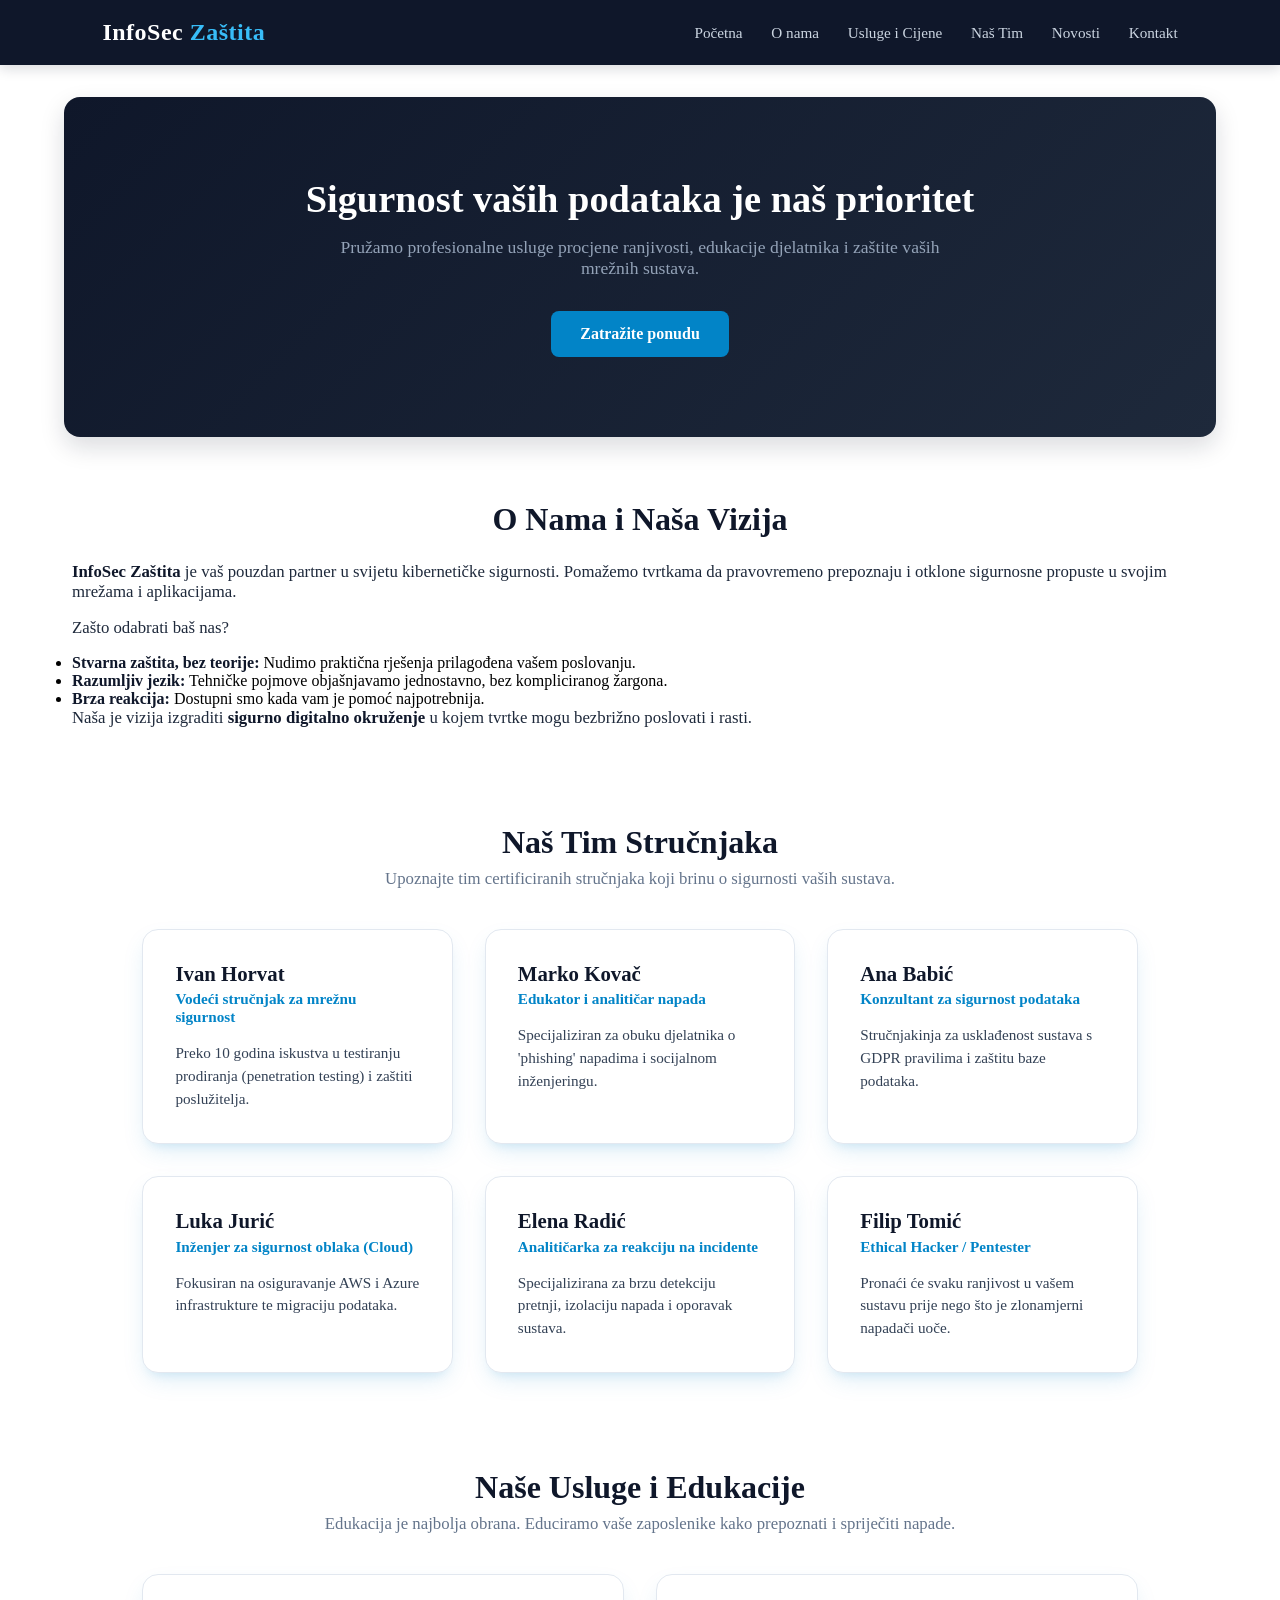
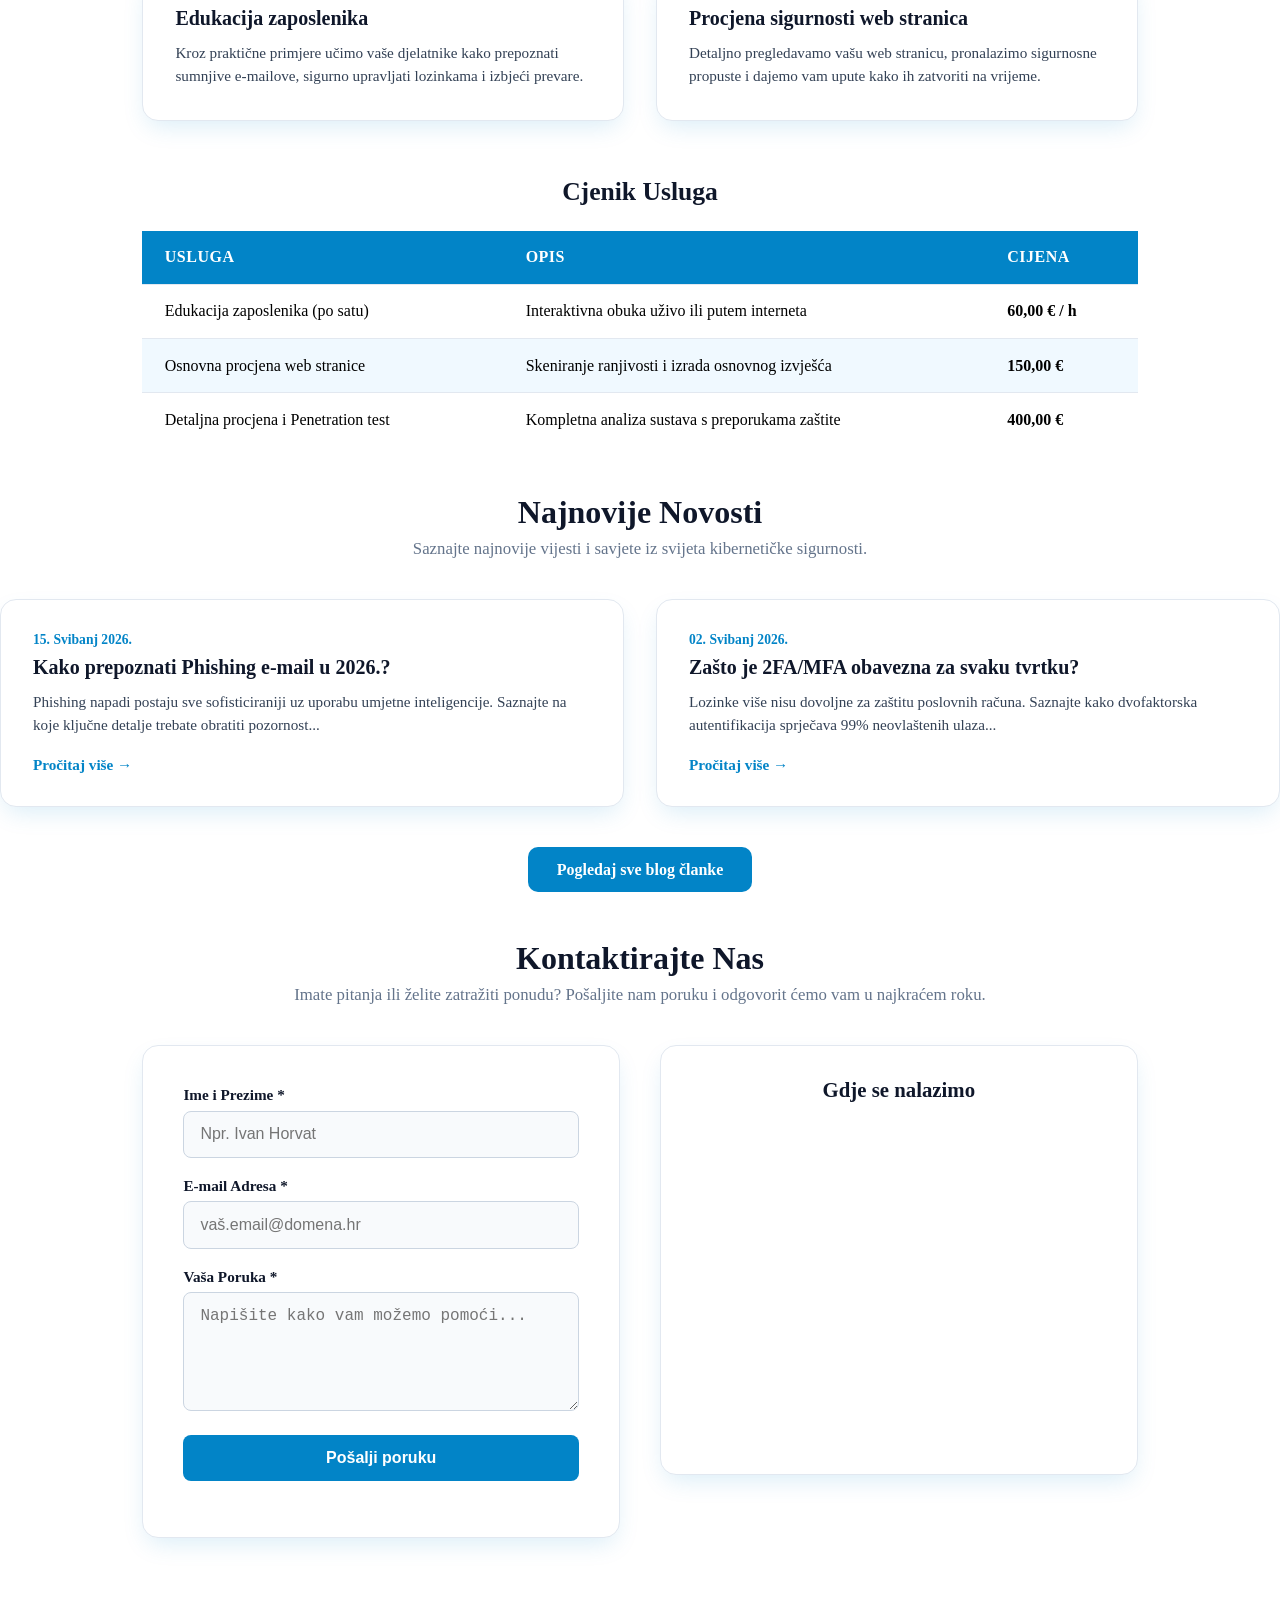
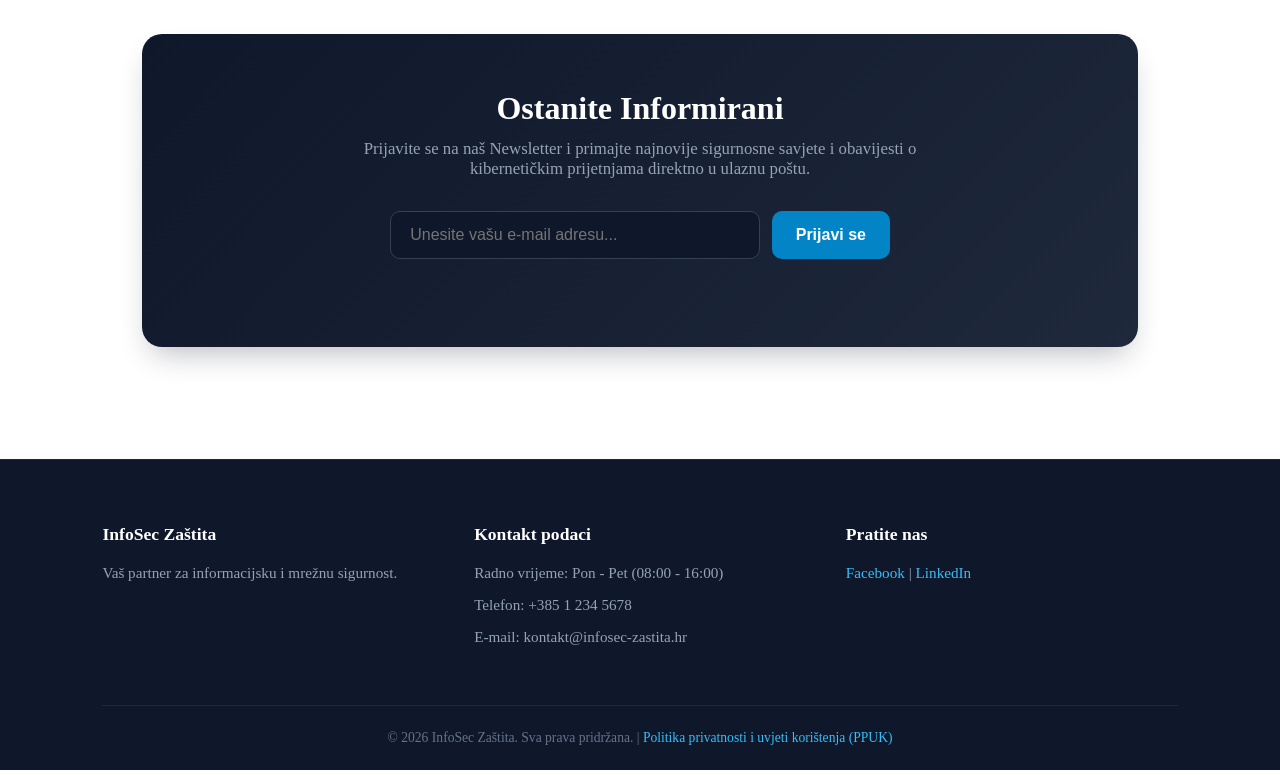
==== index.html @ 12f79011 "Inicijalna stranica" ====
<!DOCTYPE html>
<html lang="hr">
<head>
    <meta charset="UTF-8">
    <meta name="viewport" content="width=device-width, initial-scale=1.0">
    <link rel="icon"" href="fav.ico">
    <title>InfoSec</title>
    <link rel="stylesheet" href="style.css">
</head>
<body>

    <!-- ZAGLAVLJE -->
    <header>
        <div class="logo">InfoSec <span>Zaštita</span></div>
        <nav>
            <a href="index.html">Početna</a>
            <a href="#o-nama">O nama</a>
            <a href="#usluge">Usluge i Cijene</a>
            <a href="#tim">Naš Tim</a>
            <a href="#novosti">Novosti</a>
            <a href="#kontakt">Kontakt</a>
        </nav>
    </header>

    <!-- HERO -->
   <section class="hero">
    <h1>Sigurnost vaših podataka je naš prioritet</h1>
    <p>Pružamo profesionalne usluge procjene ranjivosti, edukacije djelatnika i zaštite vaših mrežnih sustava.</p>
    <a href="#kontakt" class="btn">Zatražite ponudu</a>
</section>


    <!-- O NAMA I NAŠA VIZIJA -->
<section id="o-nama">
    <h2>O Nama i Naša Vizija</h2>
    
    <p>
        <strong>InfoSec Zaštita</strong> je vaš pouzdan partner u svijetu kibernetičke sigurnosti. 
        Pomažemo tvrtkama da pravovremeno prepoznaju i otklone sigurnosne propuste u svojim mrežama i aplikacijama.
    </p>

    <p>
        Zašto odabrati baš nas?
    </p>

    <ul>
        <li><strong>Stvarna zaštita, bez teorije:</strong> Nudimo praktična rješenja prilagođena vašem poslovanju.</li>
        <li><strong>Razumljiv jezik:</strong> Tehničke pojmove objašnjavamo jednostavno, bez kompliciranog žargona.</li>
        <li><strong>Brza reakcija:</strong> Dostupni smo kada vam je pomoć najpotrebnija.</li>
    </ul>

    <p>
        Naša je vizija izgraditi <strong>sigurno digitalno okruženje</strong> u kojem tvrtke mogu bezbrižno poslovati i rasti.
    </p>
</section>

  

<!-- NAŠ TIM STRUČNJAKA -->
<section id="tim">
    <h2>Naš Tim Stručnjaka</h2>
    <p class="podnaslov">Upoznajte tim certificiranih stručnjaka koji brinu o sigurnosti vaših sustava.</p>

    <div class="grid-tim">
        <div class="kartica-tim">
            <h3>Ivan Horvat</h3>
            <span class="uloga">Vodeći stručnjak za mrežnu sigurnost</span>
            <p>Preko 10 godina iskustva u testiranju prodiranja (penetration testing) i zaštiti poslužitelja.</p>
        </div>

        <div class="kartica-tim">
            <h3>Marko Kovač</h3>
            <span class="uloga">Edukator i analitičar napada</span>
            <p>Specijaliziran za obuku djelatnika o 'phishing' napadima i socijalnom inženjeringu.</p>
        </div>

        <div class="kartica-tim">
            <h3>Ana Babić</h3>
            <span class="uloga">Konzultant za sigurnost podataka</span>
            <p>Stručnjakinja za usklađenost sustava s GDPR pravilima i zaštitu baze podataka.</p>
        </div>

        <div class="kartica-tim">
            <h3>Luka Jurić</h3>
            <span class="uloga">Inženjer za sigurnost oblaka (Cloud)</span>
            <p>Fokusiran na osiguravanje AWS i Azure infrastrukture te migraciju podataka.</p>
        </div>

        <div class="kartica-tim">
            <h3>Elena Radić</h3>
            <span class="uloga">Analitičarka za reakciju na incidente</span>
            <p>Specijalizirana za brzu detekciju pretnji, izolaciju napada i oporavak sustava.</p>
        </div>

        <div class="kartica-tim">
            <h3>Filip Tomić</h3>
            <span class="uloga">Ethical Hacker / Pentester</span>
            <p>Pronaći će svaku ranjivost u vašem sustavu prije nego što je zlonamjerni napadači uoče.</p>
        </div>
    </div>
</section>

    <!-- USLUGE I CIJENE -->
    <section id="usluge">
        <h2>Naše Usluge i Edukacije</h2>
        <p class="podnaslov">Edukacija je najbolja obrana. Educiramo vaše zaposlenike kako prepoznati i spriječiti napade.</p>

        <div class="grid">
            <div class="kartica">
                <h3>Edukacija zaposlenika</h3>
                <p>Kroz praktične primjere učimo vaše djelatnike kako prepoznati sumnjive e-mailove, sigurno upravljati lozinkama i izbjeći prevare.</p>
            </div>
            <div class="kartica">
                <h3>Procjena sigurnosti web stranica</h3>
                <p>Detaljno pregledavamo vašu web stranicu, pronalazimo sigurnosne propuste i dajemo vam upute kako ih zatvoriti na vrijeme.</p>
            </div>
        </div>

        <h3 class="podnaslov-tablica">Cjenik Usluga</h3>
        <table>
            <thead>
                <tr>
                    <th>Usluga</th>
                    <th>Opis</th>
                    <th>Cijena</th>
                </tr>
            </thead>
            <tbody>
                <tr>
                    <td>Edukacija zaposlenika (po satu)</td>
                    <td>Interaktivna obuka uživo ili putem interneta</td>
                    <td><strong>60,00 € / h</strong></td>
                </tr>
                <tr>
                    <td>Osnovna procjena web stranice</td>
                    <td>Skeniranje ranjivosti i izrada osnovnog izvješća</td>
                    <td><strong>150,00 €</strong></td>
                </tr>
                <tr>
                    <td>Detaljna procjena i Penetration test</td>
                    <td>Kompletna analiza sustava s preporukama zaštite</td>
                    <td><strong>400,00 €</strong></td>
                </tr>
            </tbody>
        </table>
    </section>

 <!-- NOVOSTI / BLOG SEKCIJA -->
<section id="novosti">
    <h2>Najnovije Novosti</h2>
    <p class="podnaslov">Saznajte najnovije vijesti i savjete iz svijeta kibernetičke sigurnosti.</p>

    <div class="grid">
       
        <article class="kartica blog-kartica">
            <span class="blog-datum">15. Svibanj 2026.</span>
            <h3>Kako prepoznati Phishing e-mail u 2026.?</h3>
            <p>Phishing napadi postaju sve sofisticiraniji uz uporabu umjetne inteligencije. Saznajte na koje ključne detalje trebate obratiti pozornost...</p>
            <a href="blog-1.html" class="btn-blog">Pročitaj više &rarr;</a>
        </article>

    
        <article class="kartica blog-kartica">
            <span class="blog-datum">02. Svibanj 2026.</span>
            <h3>Zašto je 2FA/MFA obavezna za svaku tvrtku?</h3>
            <p>Lozinke više nisu dovoljne za zaštitu poslovnih računa. Saznajte kako dvofaktorska autentifikacija sprječava 99% neovlaštenih ulaza...</p>
            <a href="blog-2.html" class="btn-blog">Pročitaj više &rarr;</a>
        </article>
    </div>

   
    <div style="text-align: center; margin-top: 2.5rem;">
        <a href="blog.html" class="btn-svi-blogovi">Pogledaj sve blog članke</a>
    </div>
</section>

    <!-- KONTAKT SEKCIJA -->
<section id="kontakt">
    <h2>Kontaktirajte Nas</h2>
    <p class="podnaslov">Imate pitanja ili želite zatražiti ponudu? Pošaljite nam poruku i odgovorit ćemo vam u najkraćem roku.</p>

    <div class="kontakt-okvir">
        <form onsubmit="return validirajFormu(event)">
            <div class="forma-grupa">
                <label for="ime">Ime i Prezime *</label>
                <input type="text" id="ime" name="ime" placeholder="Npr. Ivan Horvat" required>
            </div>

            <div class="forma-grupa">
                <label for="email">E-mail Adresa *</label>
                <input type="email" id="email" name="email" placeholder="vaš.email@domena.hr" required>
            </div>

            <div class="forma-grupa">
                <label for="poruka">Vaša Poruka *</label>
                <textarea id="poruka" name="poruka" rows="5" placeholder="Napišite kako vam možemo pomoći..." required></textarea>
            </div>

            <button type="submit" class="btn-kontakt">Pošalji poruku</button>
            <p class="odgovor"></p>
        </form>

        <div class="karta-lokacija">
            <h3>Gdje se nalazimo</h3>
            <iframe src="https://maps.google.com/maps?q=Ivana%20Gunduli%C4%87a%2014%2C%20Daruvar&t=&z=15&ie=UTF8&iwloc=&output=embed" allowfullscreen="" loading="lazy"></iframe>
        </div>
    </div>
</section>

<!-- NEWSLETTER SEKCIJA -->
<section class="newsletter-sekcija">
    <div class="newsletter-kartica">
        <h2>Ostanite Informirani</h2>
        <p>Prijavite se na naš Newsletter i primajte najnovije sigurnosne savjete i obavijesti o kibernetičkim prijetnjama direktno u ulaznu poštu.</p>
        
        <form onsubmit="return prijavaNewsletter(event)" class="newsletter-forma">
            <input type="email"  id="email" name="email" placeholder="Unesite vašu e-mail adresu..." required>
            <button type="submit" class="btn-newsletter">Prijavi se</button>
        </form>
        <p class="odgovor-newsletter"></p>
    </div>
</section>

 

    <!-- PODNOŽJE -->
    <footer>
        <div class="footer-grid">
            <div>
                <h4>InfoSec Zaštita</h4>
                <p>Vaš partner za informacijsku i mrežnu sigurnost.</p>
            </div>
            <div>
                <h4>Kontakt podaci</h4>
                <p>Radno vrijeme: Pon - Pet (08:00 - 16:00)</p>
                <p>Telefon: +385 1 234 5678</p>
                <p>E-mail: kontakt@infosec-zastita.hr</p>
            </div>
            <div>
                <h4>Pratite nas</h4>
                <p>
                    <a href="https://www.facebook.com" target="_blank">Facebook</a> | 
                    <a href="https://www.linkedin.com" target="_blank">LinkedIn</a>
                </p>
            </div>
        </div>
        
<div class="footer-bottom">
    <p>&copy; 2026 InfoSec Zaštita. Sva prava pridržana. | <a href="ppuk.html">Politika privatnosti i uvjeti korištenja (PPUK)</a></p>
</div>
    </footer>

    


</body>
</html>
---- style.css ----
* {
    margin: 0;
    padding: 0;
    box-sizing: border-box;
}



/* ZAGLAVLJE / NAVBAR */
header {
    background-color: #0f172a;
    padding: 1.2rem 8%;
    display: flex;
    justify-content: space-between;
    align-items: center;
    position: sticky;
    top: 0;
    z-index: 100;
    box-shadow: 0 4px 12px rgba(15, 23, 42, 0.15);
}

.logo {
    color: #ffffff;
    font-size: 1.5rem;
    font-weight: 700;
    letter-spacing: 0.5px;
}

.logo span {
    color: #38bdf8; /* Svijetloplavi naglasak na logotipu */
}

nav {
    display: flex;
    align-items: center;
}

nav a {
    color: #cbd5e1;
    text-decoration: none;
    margin-left: 1.8rem;
    font-weight: 500;
    font-size: 0.95rem;
    transition: color 0.2s ease;
}

nav a:hover {
    color: #38bdf8;
}

/* RESPONZIVNOST ZA MOBITEL */
@media (max-width: 768px) {
    header {
        flex-direction: column;
        gap: 1rem;
        padding: 1rem 5%;
    }

    nav {
        flex-wrap: wrap;
        justify-content: center;
    }

    nav a {
        margin: 0.3rem 0.8rem;
        font-size: 0.9rem;
    }
}


/* HERO SEKCIJA */
.hero {
    background: linear-gradient(135deg, #0f172a 0%, #1e293b 100%);
    color: #ffffff;
    text-align: center;
    padding: 5rem 2rem;
    margin: 2rem 5%;
    border-radius: 16px;
    box-shadow: 0 10px 25px rgba(15, 23, 42, 0.15);
}

.hero h1 {
    font-size: 2.4rem;
    margin-bottom: 1rem;
    font-weight: 700;
}

.hero p {
    color: #94a3b8;
    max-width: 650px;
    margin: 0 auto 2rem auto;
    font-size: 1.1rem;
    font-family: 'Segoe UI';
}

/* GUMB U HERO SEKCIJI */
.btn {
    display: inline-block;
    background-color: #0284c7;
    color: #ffffff;
    padding: 0.85rem 1.8rem;
    text-decoration: none;
    border: none;
    border-radius: 8px;
    font-weight: 600;
    cursor: pointer;
    transition: background-color 0.2s ease, transform 0.1s ease;
    font-family: 'Segoe UI';
}

.btn:hover {
    background-color: #0369a1;
    transform: translateY(-2px);
}


/* O NAMA SEKCIJA */
#o-nama {
    padding: 2rem ;
    max-width: 1200px;
    margin: 0 auto;
    font-family: 'Segoe UI';
}

#o-nama h2 {
    text-align: center;
    font-size: 2rem;
    margin-bottom: 1.5rem;
    color: #0f172a;
    
}

#o-nama p {
    margin-bottom: 1rem;
    font-size: 1.05rem;
    color: #1e293b;
    font-family: 'Segoe UI';
}

#o-nama strong {
    color: #0f172a;
}


/* TIM SEKCIJA */
#tim {
    padding: 3rem 8%;
    max-width: 1200px;
    margin: 0 auto;
    font-family: 'Segoe UI';
}

#tim h2 {
    text-align: center;
    font-size: 2rem;
    margin-bottom: 0.5rem;
    color: #0f172a;
}

.podnaslov {
    text-align: center;
    color: #64748b;
    margin-bottom: 2.5rem;
    font-size: 1.05rem;
    font-family: 'Segoe UI';
}

/* GRID MREŽA ZA KARTICE */
.grid-tim {
    display: grid;
    /* Prikazuje kartice jednu do druge dok ima prostora, pa automatski lomi u novi red */
    grid-template-columns: repeat(auto-fit, minmax(280px, 1fr));
    gap: 2rem;
}

.kartica-tim {
    background: #ffffff;
    padding: 2rem;
    border-radius: 16px; /* Zaobljeni rubovi */
    border: 1px solid #e2e8f0;
    
  
    box-shadow: 0 10px 25px -5px rgba(2, 132, 199, 0.15), 0 8px 10px -6px rgba(2, 132, 199, 0.1);
    
    display: flex;
    flex-direction: column;
    justify-content: flex-start;
    transition: transform 0.3s ease, box-shadow 0.3s ease;
}


.kartica-tim:hover {
    transform: translateY(-6px);
    box-shadow: 0 20px 30px -10px rgba(2, 132, 199, 0.3), 0 10px 15px -5px rgba(2, 132, 199, 0.2);
}

.kartica-tim h3 {
    color: #0f172a;
    font-size: 1.3rem;
    margin-bottom: 0.3rem;
}

.uloga {
    color: #0284c7; 
    font-size: 0.95rem;
    font-weight: 600;
    margin-bottom: 1rem;
}

.kartica-tim p {
    color: #334155;
    font-size: 0.95rem;
    line-height: 1.5;
}

/* USLUGE I EDUKACIJE SEKCIJA */
#usluge {
    padding: 3rem 8%;
    max-width: 1200px;
    margin: 0 auto;
    font-family: 'Segoe UI';
}

#usluge h2 {
    text-align: center;
    font-size: 2rem;
    margin-bottom: 0.5rem;
    color: #0f172a;
    font-family: 'Segoe UI';
}

.podnaslov {
    text-align: center;
    color: #64748b;
    margin-bottom: 2.5rem;
    font-size: 1.05rem;
    
}

/* KARTICE */
.grid {
    display: grid;
    grid-template-columns: repeat(auto-fit, minmax(280px, 1fr));
    gap: 2rem;
}

.kartica {
    background: #ffffff;
    padding: 2rem;
    border-radius: 16px;
    border: 1px solid #e2e8f0;
    box-shadow: 0 10px 25px -5px rgba(2, 132, 199, 0.15);
    transition: transform 0.3s ease, box-shadow 0.3s ease;
}

.kartica:hover {
    transform: translateY(-6px);
    box-shadow: 0 20px 30px -10px rgba(2, 132, 199, 0.25);
}

.kartica h3 {
    color: #0f172a;
    font-size: 1.25rem;
    margin-bottom: 0.75rem;
}

.kartica p {
    color: #334155;
    font-size: 0.95rem;
    line-height: 1.5;
}

/* TABLICA */
.podnaslov-tablica {
    text-align: center;
    margin-top: 3.5rem;
    margin-bottom: 1.5rem;
    font-size: 1.6rem;
    color: #0f172a;
    font-family: 'Segoe UI';
}

.okvir-tablice {
    border-radius: 16px;
    overflow: hidden;
    box-shadow: 0 10px 25px -5px rgba(2, 132, 199, 0.15);
    border: 1px solid #e2e8f0;
}

table {
    width: 100%;
    border-collapse: collapse;
    background: #ffffff;
}

table th, table td {
    padding: 1.1rem 1.4rem;
    text-align: left;
    border-bottom: 1px solid #e2e8f0;
}

table th {
    background-color: #0284c7;
    color: #ffffff;
    font-weight: 600;
    font-size: 1rem;
    text-transform: uppercase;
    letter-spacing: 0.5px;
}

table tr:last-child td {
    border-bottom: none;
}

table tr:nth-child(even) {
    background-color: #f0f9ff;
}

table tr:hover {
    background-color: #e0f2fe;
}

/* ISTAKNUTA CIJENA */
.oznaka-cijena {
    color: #0284c7;
    font-weight: 700;
    font-size: 1.05rem;
    background-color: #e0f2fe;
    padding: 0.3rem 0.6rem;
    border-radius: 6px;
    display: inline-block;
}

@media (max-width: 768px) {
    .okvir-tablice {
        overflow-x: auto;
    }
}



/* KONTAKT SEKCIJA */
#kontakt {
    padding: 3rem 8%;
    max-width: 1200px;
    margin: 0 auto;
    font-family: 'Segoe UI';
}

#kontakt h2 {
    text-align: center;
    font-size: 2rem;
    margin-bottom: 0.5rem;
    color: #0f172a;
}

.kontakt-okvir {
    display: grid;
    grid-template-columns: repeat(auto-fit, minmax(320px, 1fr));
    gap: 2.5rem;
    align-items: start;
    margin-top: 2rem;
}

form {
    background: #ffffff;
    padding: 2.5rem;
    border-radius: 16px;
    border: 1px solid #e2e8f0;
    box-shadow: 0 10px 25px -5px rgba(2, 132, 199, 0.15);
}

.forma-grupa {
    margin-bottom: 1.2rem;
}

.forma-grupa label {
    display: block;
    margin-bottom: 0.4rem;
    font-weight: 600;
    color: #0f172a;
    font-size: 0.95rem;
}

.forma-grupa input, 
.forma-grupa textarea {
    width: 100%;
    padding: 0.85rem 1rem;
    border: 1px solid #cbd5e1;
    border-radius: 8px;
    font-size: 1rem;
    transition: border-color 0.2s ease, box-shadow 0.2s ease;
    background-color: #f8fafc;
}

.forma-grupa input:focus, 
.forma-grupa textarea:focus {
    outline: none;
    border-color: #0284c7;
    box-shadow: 0 0 0 3px rgba(2, 132, 199, 0.2);
    background-color: #ffffff;
}

.btn-kontakt {
    width: 100%;
    background-color: #0284c7;
    color: #ffffff;
    padding: 0.9rem;
    border: none;
    border-radius: 8px;
    font-weight: 700;
    font-size: 1rem;
    cursor: pointer;
    transition: background-color 0.2s ease, transform 0.1s ease;
}

.btn-kontakt:hover {
    background-color: #0369a1;
    transform: translateY(-2px);
}

.odgovor {
    margin-top: 1rem;
    font-weight: 600;
    text-align: center;
}

/* LOKACIJA I KARTA */
.karta-lokacija {
    background: #ffffff;
    padding: 2rem;
    border-radius: 16px;
    border: 1px solid #e2e8f0;
    box-shadow: 0 10px 25px -5px rgba(2, 132, 199, 0.15);
}

.karta-lokacija h3 {
    margin-bottom: 1rem;
    color: #0f172a;
    font-size: 1.3rem;
    text-align: center;
}

.karta-lokacija iframe {
    width: 100%;
    height: 320px;
    border: 0;
    border-radius: 12px;
}

/* NEWSLETTER SEKCIJA */
.newsletter-sekcija {
    padding: 3rem 8%;
    max-width: 1200px;
    margin: 0 auto;
    font-family: 'Segoe UI';
}

.newsletter-kartica {
    background: linear-gradient(135deg, #0f172a 0%, #1e293b 100%);
    color: #ffffff;
    text-align: center;
    padding: 3.5rem 2rem;
    border-radius: 20px;
    box-shadow: 0 15px 30px -10px rgba(15, 23, 42, 0.3);
}

.newsletter-kartica h2 {
    color: #ffffff;
    font-size: 2rem;
    margin-bottom: 0.75rem;
}

.newsletter-kartica p {
    color: #94a3b8;
    max-width: 600px;
    margin: 0 auto 2rem auto;
    font-size: 1.05rem;
}

.newsletter-forma {
    display: flex;
    justify-content: center;
    gap: 0.75rem;
    max-width: 500px;
    margin: 0 auto;
    background: transparent;
    padding: 0;
    box-shadow: none;
    border: none;
}

.newsletter-forma input {
    flex: 1;
    padding: 0.85rem 1.2rem;
    border-radius: 10px;
    border: 1px solid #334155;
    background-color: #0f172a;
    color: #ffffff;
    font-size: 1rem;
}

.newsletter-forma input:focus {
    outline: none;
    border-color: #38bdf8;
}

.btn-newsletter {
    background-color: #0284c7;
    color: #ffffff;
    padding: 0.85rem 1.5rem;
    border: none;
    border-radius: 10px;
    font-weight: 600;
    font-size: 1rem;
    cursor: pointer;
    white-space: nowrap;
    transition: background-color 0.2s ease, transform 0.1s ease;
}

.btn-newsletter:hover {
    background-color: #38bdf8;
    transform: translateY(-2px);
}

.odgovor-newsletter {
    margin-top: 1rem;
    font-weight: 600;
    color: #38bdf8;
}

/* RESPONZIVNOST */
@media (max-width: 640px) {
    .newsletter-forma {
        flex-direction: column;
    }
    
    .btn-newsletter {
        width: 100%;
    }
}

/* FOOTER */
footer {
    background-color: #0f172a;
    color: #94a3b8;
    padding: 4rem 8% 1.5rem 8%;
    margin-top: 4rem;
    border-top: 1px solid #1e293b;
}

.footer-grid {
    display: grid;
    grid-template-columns: repeat(auto-fit, minmax(220px, 1fr));
    gap: 2.5rem;
    max-width: 1200px;
    margin: 0 auto;
}

.footer-grid h4 {
    color: #ffffff;
    font-size: 1.1rem;
    margin-bottom: 1rem;
    font-weight: 600;
}

.footer-grid p {
    font-size: 0.95rem;
    line-height: 1.6;
    margin-bottom: 0.5rem;
}

.footer-grid a {
    color: #38bdf8;
    text-decoration: none;
    transition: color 0.2s ease;
}

.footer-grid a:hover {
    color: #0284c7;
    text-decoration: underline;
}

/* DONJI DIO FOOTERA */
.footer-bottom {
    text-align: center;
    margin-top: 3rem;
    padding-top: 1.5rem;
    border-top: 1px solid #1e293b;
    font-size: 0.85rem;
    color: #64748b;
}

.footer-bottom a {
    color: #38bdf8;
    text-decoration: none;
    font-weight: 500;
}

.footer-bottom a:hover {
    text-decoration: underline;
}

/* PPUK STRANICA STILOVI */
.ppuk-stranica {
    padding: 3rem 8%;
    max-width: 900px;
    margin: 0 auto;
    min-height: 75vh;
}

.ppuk-kontejner {
    background: #ffffff;
    padding: 3rem;
    border-radius: 16px;
    border: 1px solid #e2e8f0;
    box-shadow: 0 10px 25px -5px rgba(2, 132, 199, 0.15);
}

.ppuk-kontejner h1 {
    font-size: 2rem;
    color: #0f172a;
    margin-bottom: 0.5rem;
}

.ppuk-datum {
    color: #64748b;
    font-size: 0.9rem;
    margin-bottom: 2rem;
    border-bottom: 1px solid #e2e8f0;
    padding-bottom: 1rem;
}

.ppuk-sekcija {
    margin-bottom: 2rem;
}

.ppuk-sekcija h2 {
    font-size: 1.3rem;
    color: #0284c7;
    margin-bottom: 0.75rem;
}

.ppuk-sekcija p {
    color: #334155;
    line-height: 1.6;
    font-size: 1rem;
    margin-bottom: 0.75rem;
}

.ppuk-sekcija ul {
    margin: 0.5rem 0 1rem 1.5rem;
    color: #334155;
}

.ppuk-sekcija li {
    margin-bottom: 0.5rem;
    line-height: 1.5;
}

.ppuk-povratak {
    margin-top: 2.5rem;
    text-align: center;
    padding-top: 1.5rem;
    border-top: 1px solid #e2e8f0;
}



/* BLOG DUGMAD I KARTICE */
.blog-kartica {
    display: flex;
    flex-direction: column;
    justify-content: space-between;
    font-family: 'Segoe UI';
}

.blog-datum {
    font-size: 0.85rem;
    color: #0284c7;
    font-weight: 600;
    margin-bottom: 0.5rem;
    display: block;
}

.btn-blog {
    display: inline-block;
    margin-top: 1.2rem;
    color: #0284c7;
    font-weight: 700;
    text-decoration: none;
    font-size: 0.95rem;
    transition: color 0.2s ease, transform 0.2s ease;
}

.btn-blog:hover {
    color: #0369a1;
    transform: translateX(4px); 
}

/* GUMB ZA SVE BLOGOVE */
.btn-svi-blogovi {
    display: inline-block;
    background-color: #0284c7;
    color: #ffffff;
    padding: 0.85rem 1.8rem;
    border-radius: 10px;
    font-weight: 600;
    text-decoration: none;
    transition: background-color 0.2s ease, transform 0.1s ease;
    font-family: 'Segoe UI';
}

.btn-svi-blogovi:hover {
    background-color: #0369a1;
    transform: translateY(-2px);
}

/* BLOG STRANICA  */
.blog-stranica {
    padding: 3rem 8%;
    max-width: 1200px;
    margin: 0 auto;
    min-height: 70vh;
}

.blog-zaglavlje {
    text-align: center;
    margin-bottom: 3rem;
}

.blog-zaglavlje h1 {
    font-size: 2.3rem;
    color: #0f172a;
    margin-bottom: 0.5rem;
}

.blog-mreza {
    display: grid;
    grid-template-columns: repeat(auto-fit, minmax(300px, 1fr));
    gap: 2rem;
}


#novosti h2 {
    text-align: center;
    font-size: 2rem;
    margin-bottom: 0.5rem;
    color: #0f172a;
    font-family: 'Segoe UI';
}

#novosti .podnaslov {
    text-align: center;
    color: #64748b;
    margin-bottom: 2.5rem;
    font-size: 1.05rem;
    font-family: 'Segoe UI';
}
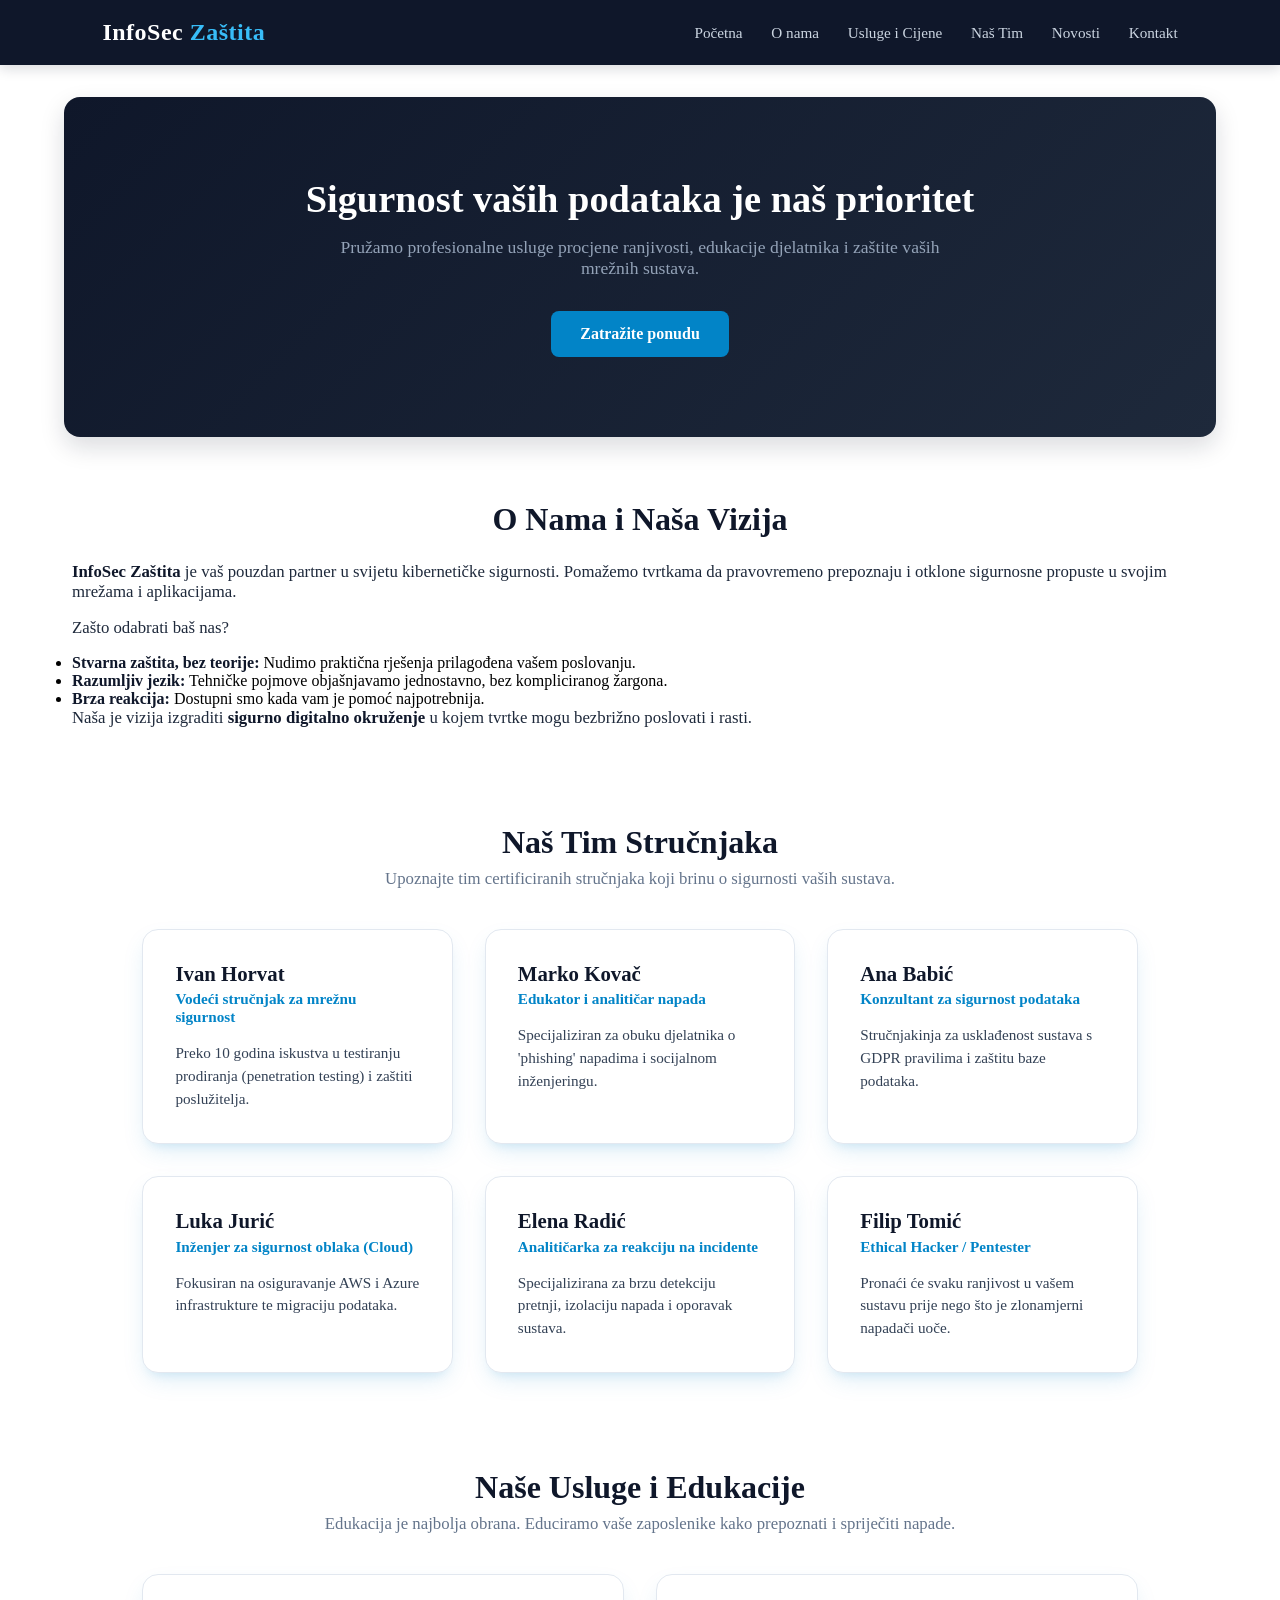
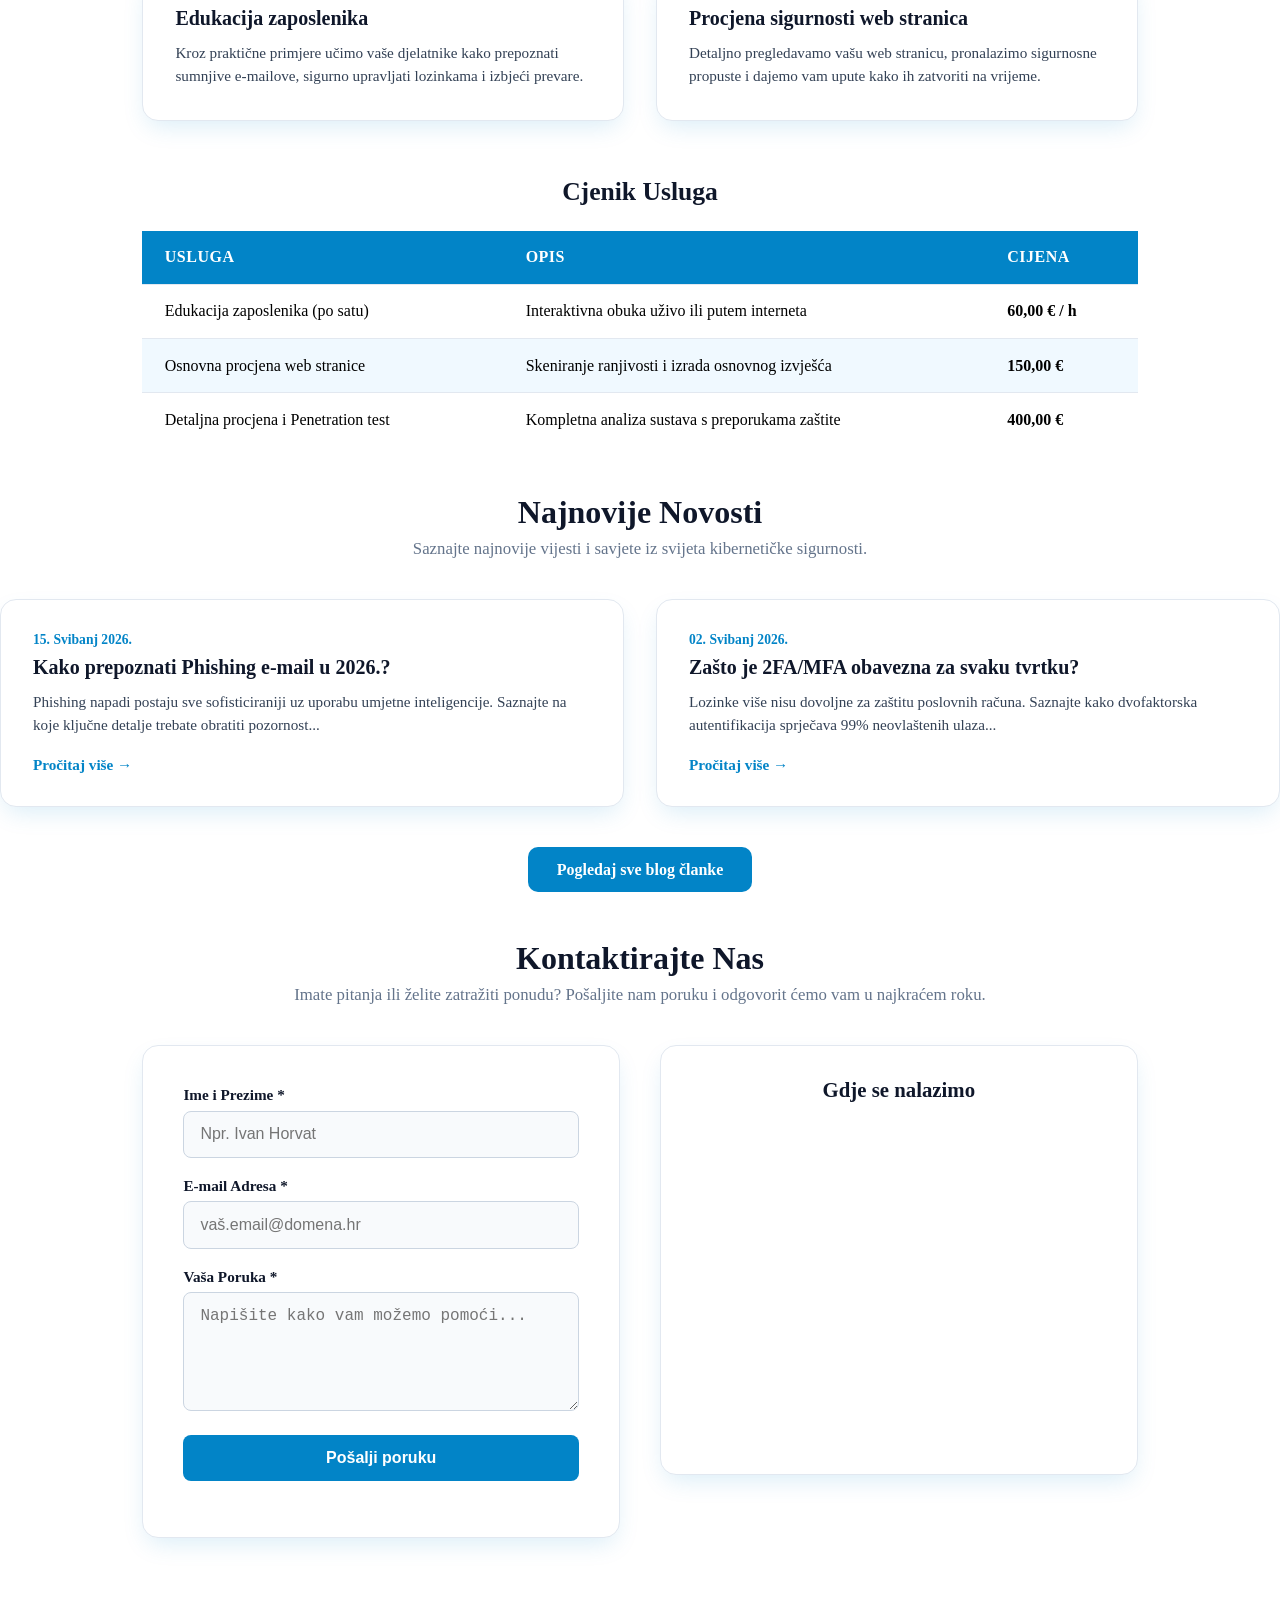
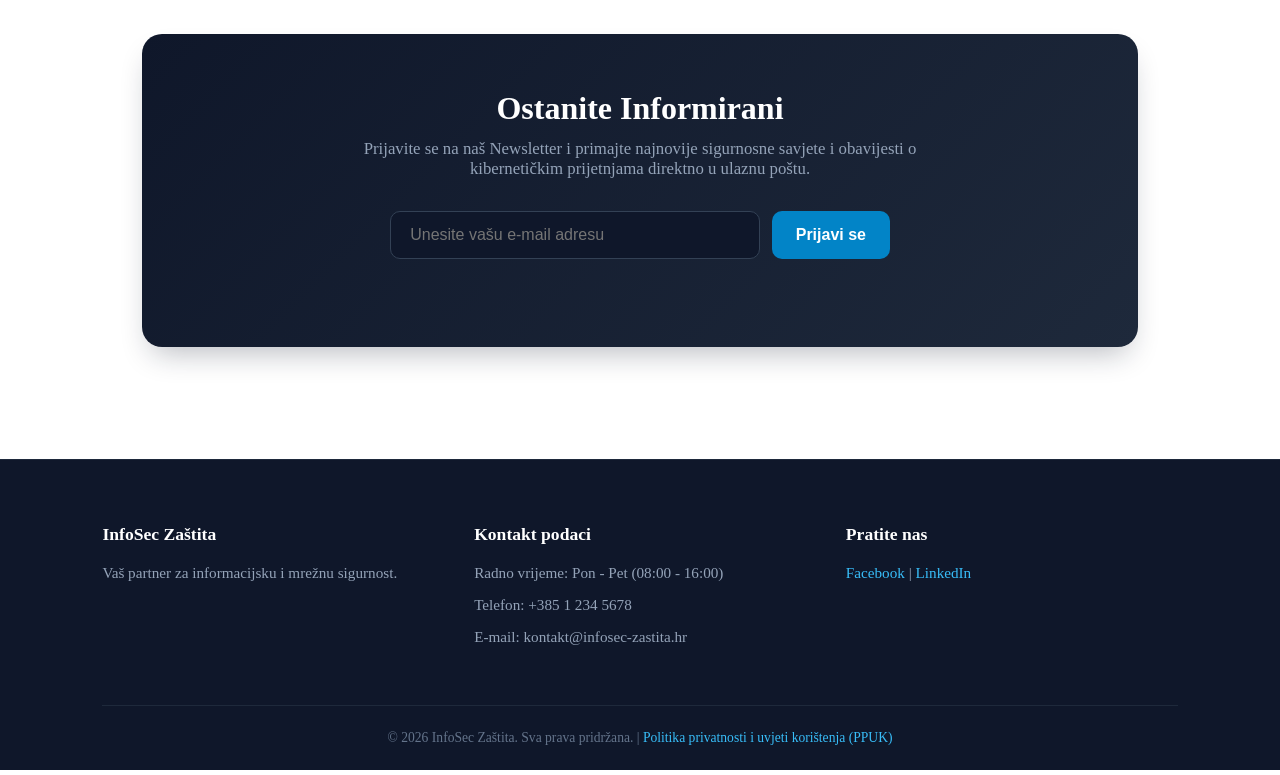
==== commit 35e25860: "Blok 3-Dodan funkcionalan Newslatter" ====
--- a/index.html
+++ b/index.html
@@ -1,4 +1,5 @@
 <!DOCTYPE html>
+<!-- TSD-4RT | RG / GA | 22.09.2026. -->
 <html lang="hr">
 <head>
     <meta charset="UTF-8">
@@ -212,13 +213,17 @@
     <div class="newsletter-kartica">
         <h2>Ostanite Informirani</h2>
         <p>Prijavite se na naš Newsletter i primajte najnovije sigurnosne savjete i obavijesti o kibernetičkim prijetnjama direktno u ulaznu poštu.</p>
+                
+           <form action="https://formspree.io/f/xkjgrvwo" method="POST" class="newsletter-forma">
+                    <input type="email" name="email" placeholder="Unesite vašu e-mail adresu" required>
+                    
+                    <button type="submit" class="btn-newsletter">Prijavi se</button>
+                </form>
         
-        <form onsubmit="return prijavaNewsletter(event)" class="newsletter-forma">
-            <input type="email"  id="email" name="email" placeholder="Unesite vašu e-mail adresu..." required>
-            <button type="submit" class="btn-newsletter">Prijavi se</button>
-        </form>
-        <p class="odgovor-newsletter"></p>
-    </div>
+                <p class="odgovor-newsletter"></p>
+            </div>
+        </section>
+    
 </section>
 
  
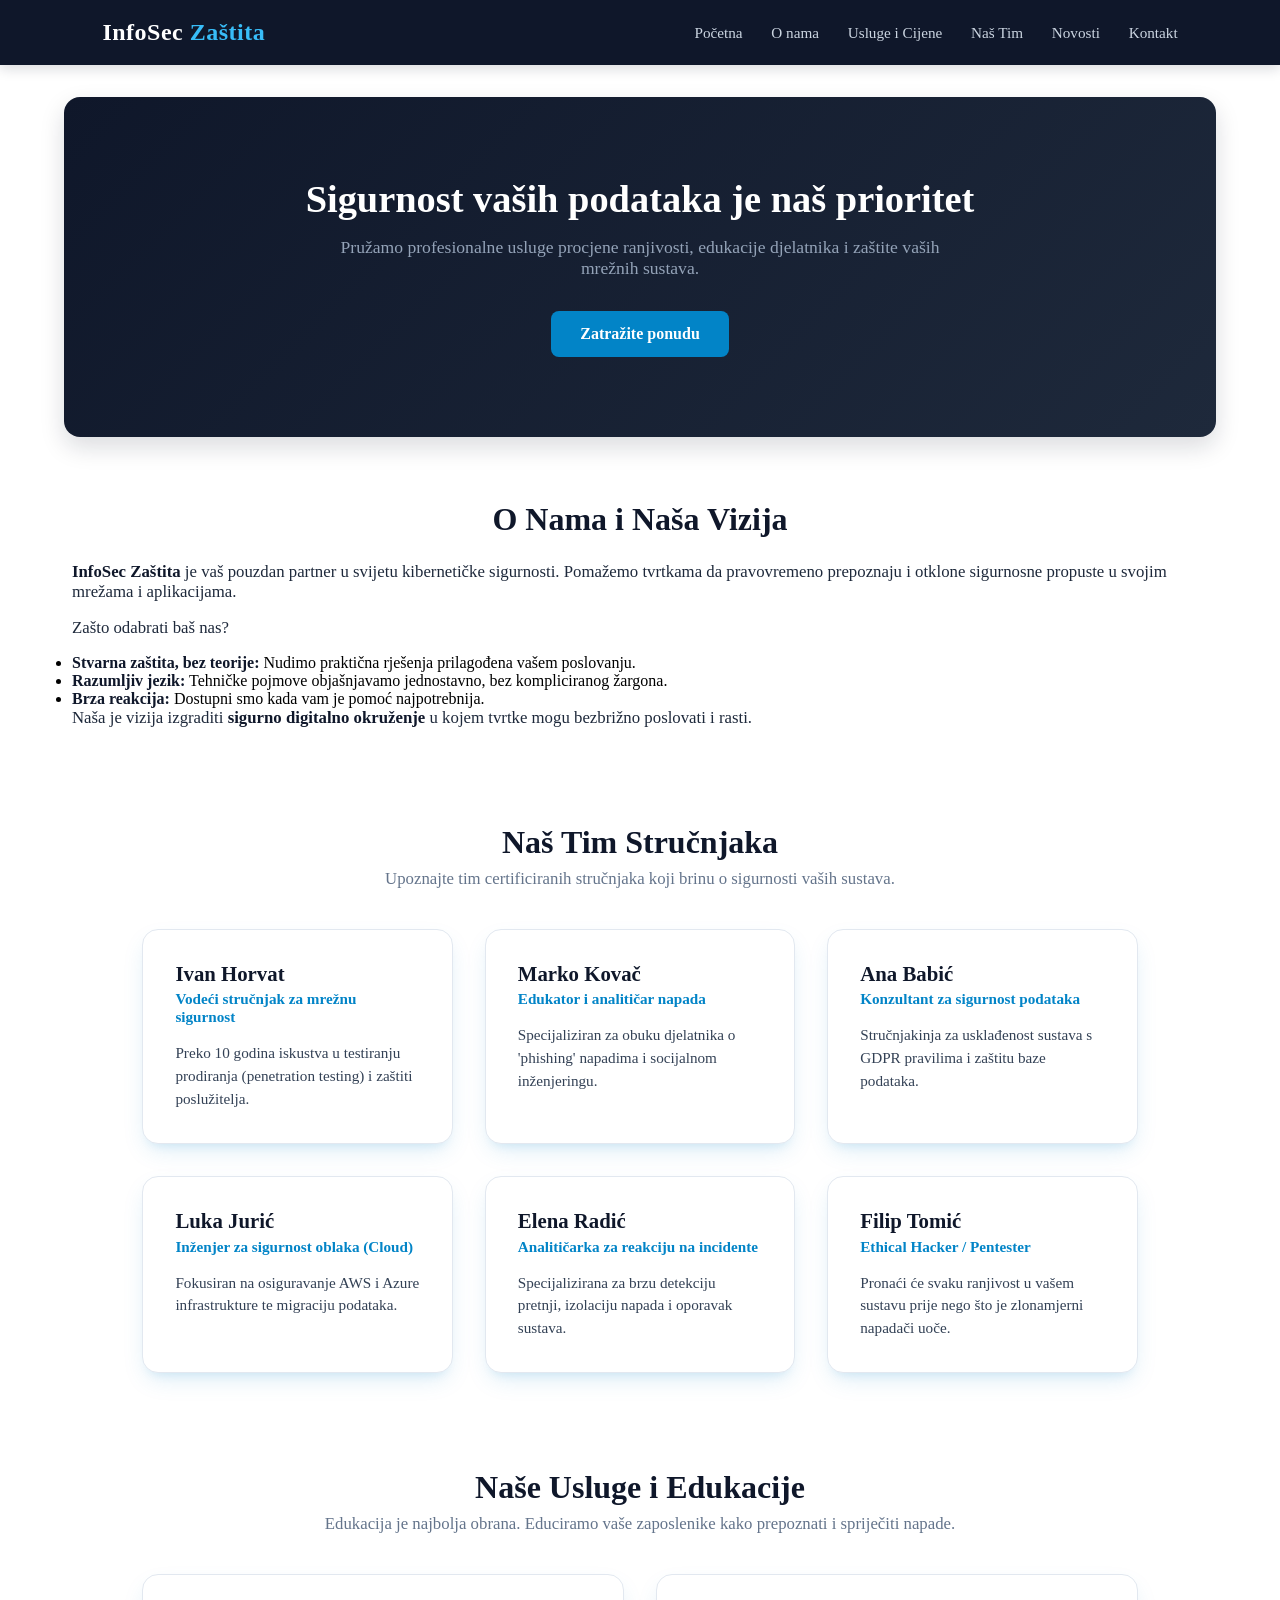
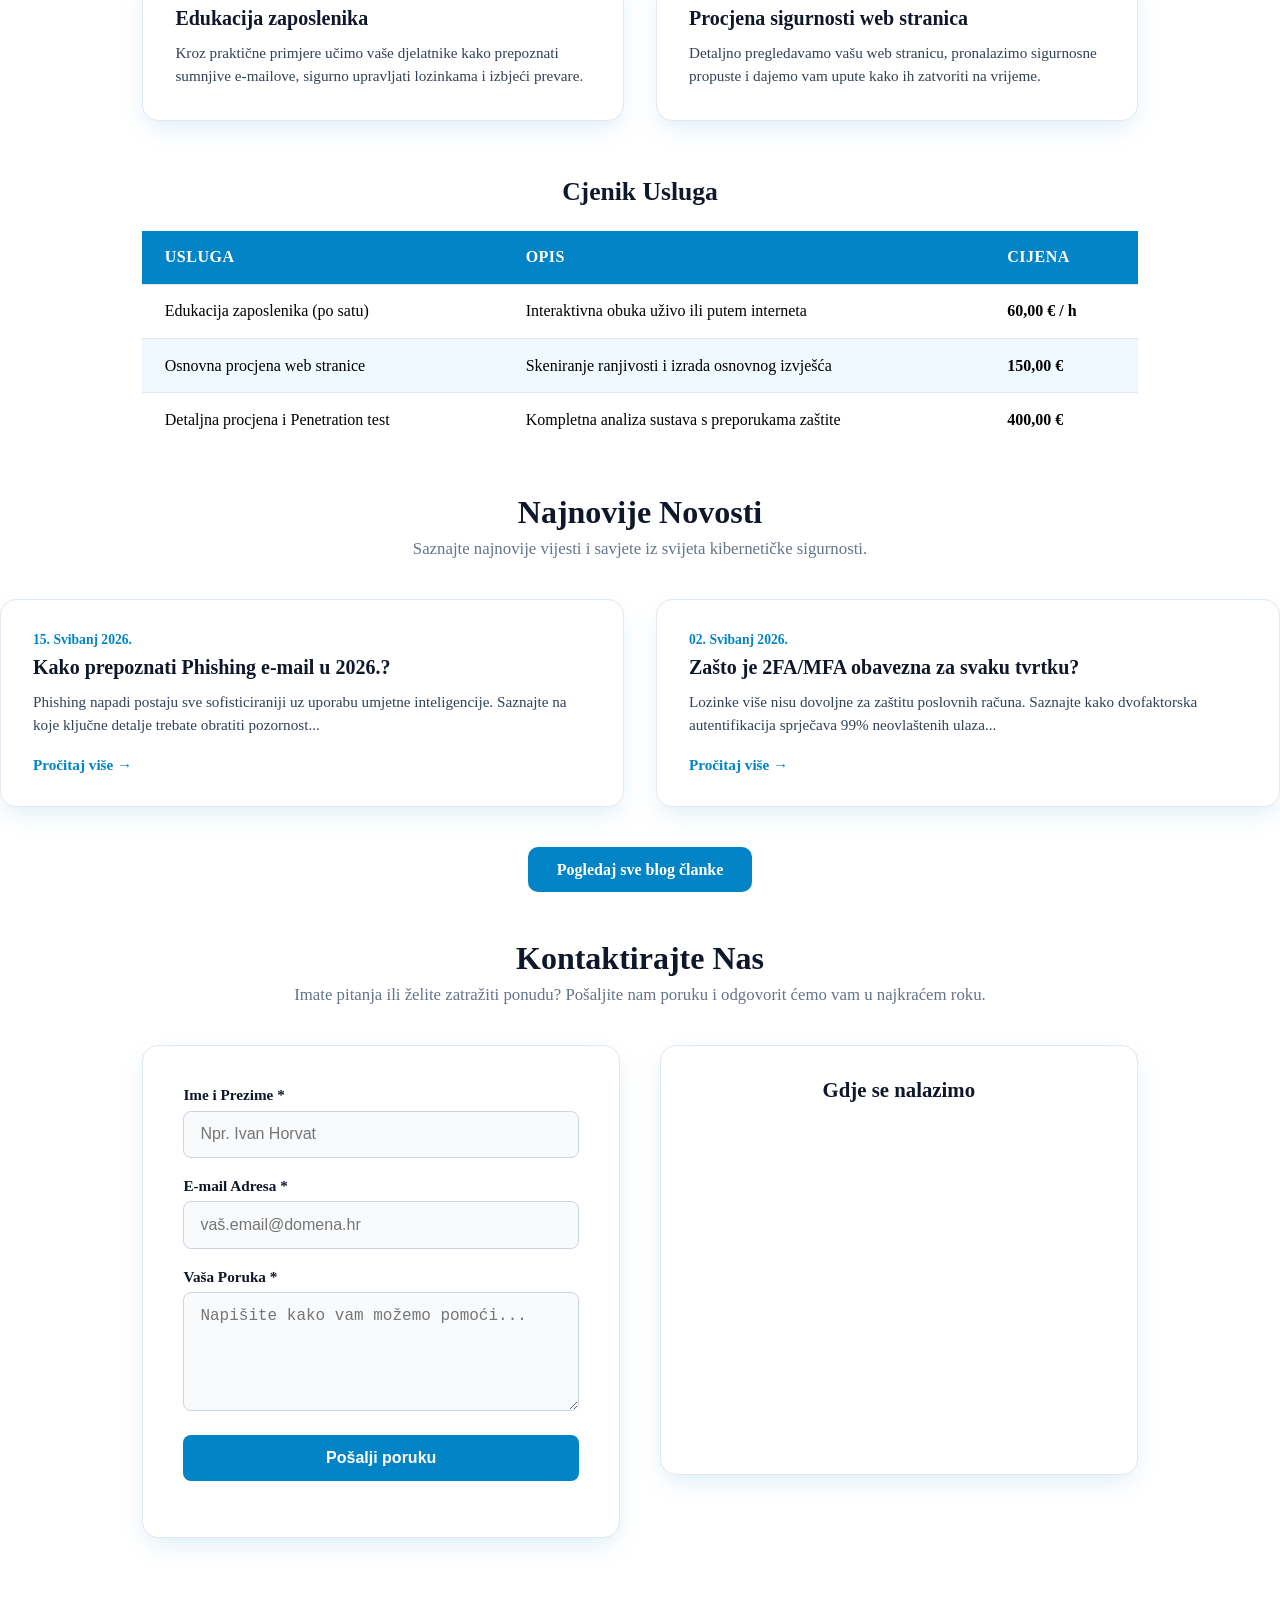
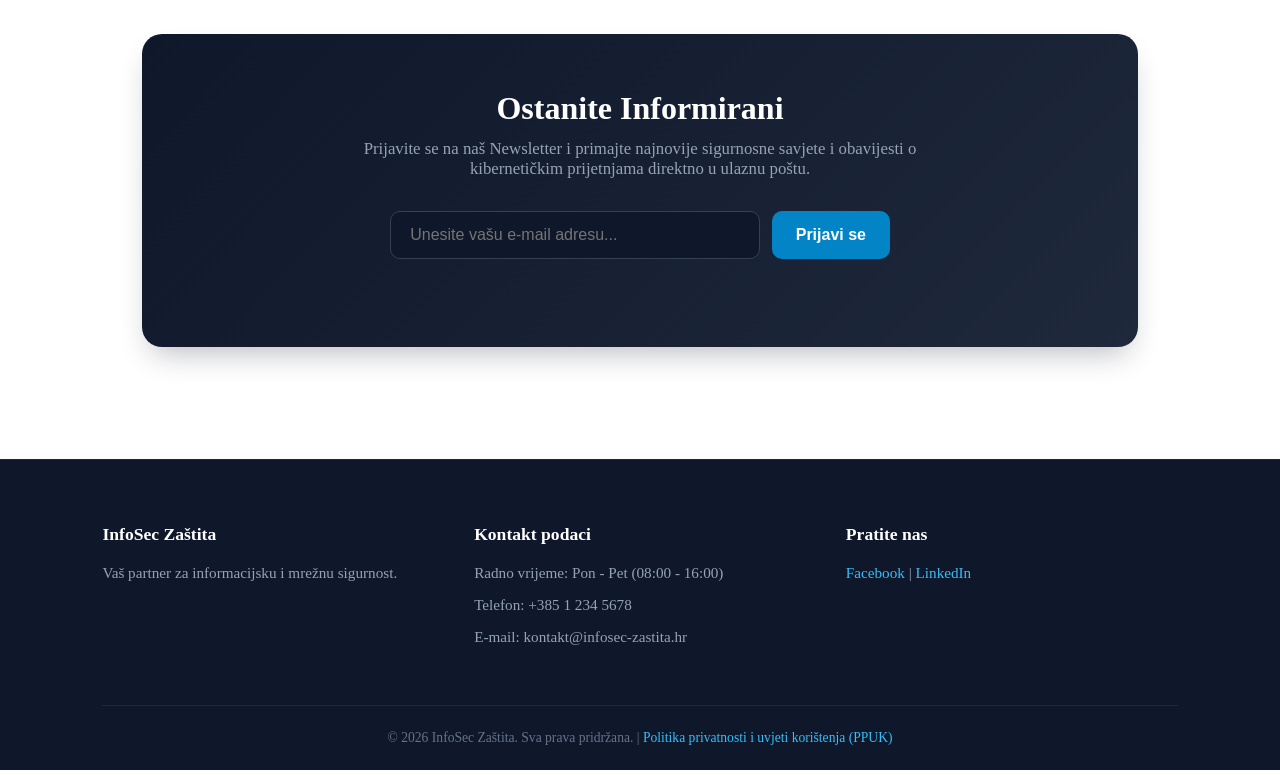
==== commit 654df5c4: "Html datoteke" ====
--- a/index.html
+++ b/index.html
@@ -1,5 +1,4 @@
 <!DOCTYPE html>
-<!-- TSD-4RT | RG / GA | 22.09.2026. -->
 <html lang="hr">
 <head>
     <meta charset="UTF-8">
@@ -213,17 +212,13 @@
     <div class="newsletter-kartica">
         <h2>Ostanite Informirani</h2>
         <p>Prijavite se na naš Newsletter i primajte najnovije sigurnosne savjete i obavijesti o kibernetičkim prijetnjama direktno u ulaznu poštu.</p>
-                
-           <form action="https://formspree.io/f/xkjgrvwo" method="POST" class="newsletter-forma">
-                    <input type="email" name="email" placeholder="Unesite vašu e-mail adresu" required>
-                    
-                    <button type="submit" class="btn-newsletter">Prijavi se</button>
-                </form>
         
-                <p class="odgovor-newsletter"></p>
-            </div>
-        </section>
-    
+        <form onsubmit="return prijavaNewsletter(event)" class="newsletter-forma">
+            <input type="email"  id="email" name="email" placeholder="Unesite vašu e-mail adresu..." required>
+            <button type="submit" class="btn-newsletter">Prijavi se</button>
+        </form>
+        <p class="odgovor-newsletter"></p>
+    </div>
 </section>
 
  
